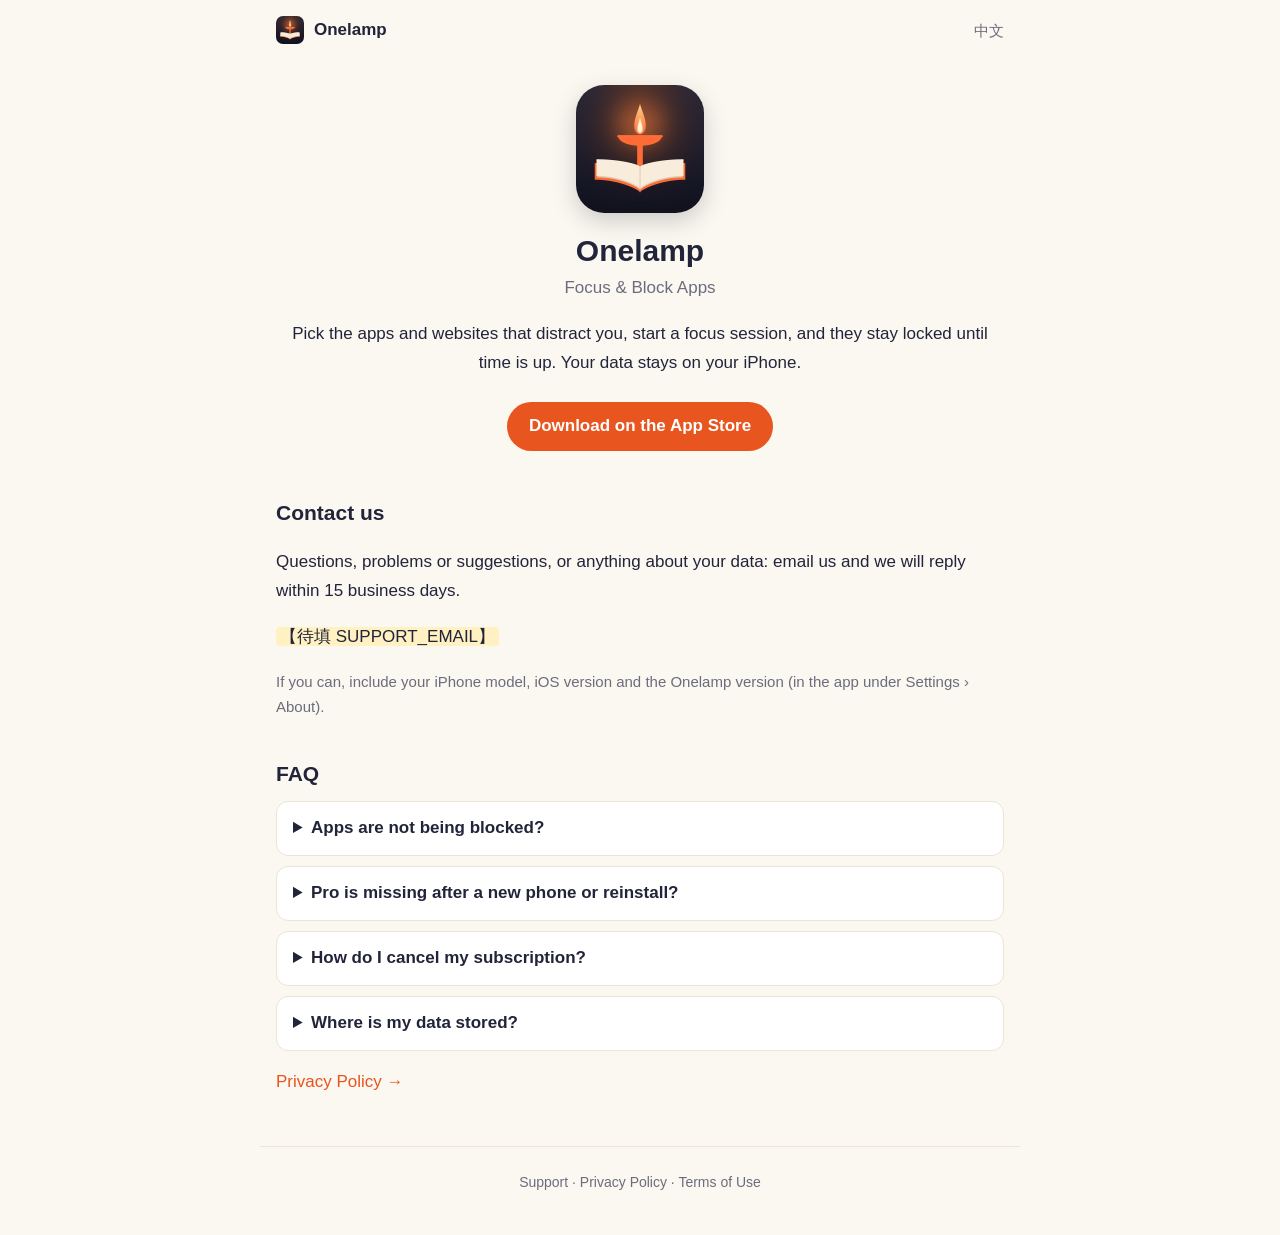
==== en/index.html @ 47f81dfd "Update site from 34ee7fc" ====
<!doctype html>
<html lang="en">
<head>
<meta charset="utf-8">
<meta name="viewport" content="width=device-width, initial-scale=1">
<title>Onelamp · Focus &amp; Block Apps</title>
<link rel="icon" href="../icon-192.png">
<link rel="apple-touch-icon" href="../icon-192.png">
<link rel="stylesheet" href="../style.css">

</head>
<body>
<header class="bar">
  <a class="brand" href="../en/"><img src="../icon-192.png" alt="" width="28" height="28">Onelamp</a>
  <a class="lang" href="../" data-lang="zh">中文</a>
</header>
<main>
<section class="hero">
  <img src="../icon-512.png" alt="" width="128" height="128">
  <h1>Onelamp</h1>
  <p class="tagline">Focus & Block Apps</p>
  <p>Pick the apps and websites that distract you, start a focus session, and they stay locked until time is up. Your data stays on your iPhone.</p>
  <a class="button" href="https://apps.apple.com/app/id6829219759">Download on the App Store</a>
</section>
<section>
  <h2>Contact us</h2>
  <p>Questions, problems or suggestions, or anything about your data: email us and we will reply within 15 business days.</p>
  <p><span class="todo">【待填 SUPPORT_EMAIL】</span></p>
  <p class="muted">If you can, include your iPhone model, iOS version and the Onelamp version (in the app under Settings › About).</p>
</section>
<section>
  <h2>FAQ</h2>
  <details><summary>Apps are not being blocked?</summary><p>Open Onelamp and finish the Screen Time authorization in Settings. If you ever turned off Onelamp&#x27;s access under iPhone Settings › Screen Time, authorize it again. The permission is only used to block what you choose.</p></details>
<details><summary>Pro is missing after a new phone or reinstall?</summary><p>In Onelamp, go to Settings and tap Restore Purchases, signed in with the Apple Account you bought it with.</p></details>
<details><summary>How do I cancel my subscription?</summary><p>Subscriptions are managed by Apple: open iPhone Settings, tap your name at the top, then Subscriptions, choose Onelamp and cancel. Pro stays active until the end of the current period.</p></details>
<details><summary>Where is my data stored?</summary><p>Your rules, focus history and settings are stored only on this iPhone. We run no servers and cannot see them. Export or erase them in the app under Settings › Data. See the Privacy Policy.</p></details>
</section>
<section>
  <p><a href="../en/privacy/">Privacy Policy →</a></p>
</section>
</main>
<footer>
  <a href="../en/">Support</a> · <a href="../en/privacy/">Privacy Policy</a> · <a href="https://www.apple.com/legal/internet-services/itunes/dev/stdeula/">Terms of Use</a>
</footer>
<script>
document.querySelectorAll("[data-lang]").forEach(function (a) {
  a.addEventListener("click", function () { try { localStorage.setItem("lang", a.dataset.lang); } catch (e) {} });
});
</script>
</body>
</html>
---- style.css ----
:root {
  --bg: #fbf7f1; --text: #22253a; --muted: #6b6d7c; --card: #ffffff; --line: #ece4d8;
  --accent: #e8551f; --accent-text: #ffffff; --todo: #fff1c2;
  color-scheme: light dark;
}
@media (prefers-color-scheme: dark) {
  :root { --bg: #14151f; --text: #f3ebe0; --muted: #a3a2ad; --card: #1d1f2d; --line: #2c2e40;
          --accent: #ff7a45; --accent-text: #14151f; --todo: #5a4a12; }
}
* { box-sizing: border-box; }
html { -webkit-text-size-adjust: 100%; }
body { margin: 0; background: var(--bg); color: var(--text);
  font: 17px/1.7 -apple-system, BlinkMacSystemFont, "PingFang SC", "Hiragino Sans GB", "Microsoft YaHei", "Segoe UI", sans-serif; }
a { color: var(--accent); text-decoration: none; }
a:hover { text-decoration: underline; }
.bar { max-width: 760px; margin: 0 auto; padding: 16px; display: flex; align-items: center; justify-content: space-between; }
.brand { display: flex; align-items: center; gap: 10px; color: var(--text); font-weight: 600; }
.brand img { border-radius: 7px; }
.lang { font-size: 15px; color: var(--muted); }
main { max-width: 760px; margin: 0 auto; padding: 0 16px 32px; }
h1 { font-size: 30px; line-height: 1.3; margin: 8px 0 4px; }
h2 { font-size: 21px; margin: 36px 0 8px; }
.hero { text-align: center; padding: 24px 0 8px; }
.hero img { border-radius: 28px; box-shadow: 0 8px 24px rgba(0,0,0,.18); }
.tagline { color: var(--muted); margin: 0 0 12px; }
.button { display: inline-block; margin-top: 8px; padding: 10px 22px; border-radius: 999px;
  background: var(--accent); color: var(--accent-text); font-weight: 600; }
.button:hover { text-decoration: none; opacity: .9; }
.mail { font-size: 19px; font-weight: 600; word-break: break-all; }
.muted, .updated { color: var(--muted); font-size: 15px; }
details { background: var(--card); border: 1px solid var(--line); border-radius: 12px; padding: 12px 16px; margin: 10px 0; }
summary { cursor: pointer; font-weight: 600; }
details p { margin: 8px 0 0; }
article ul { padding-left: 1.3em; }
article li { margin: 6px 0; }
.todo, article .todo { background: var(--todo); padding: 0 4px; border-radius: 4px; }
footer { max-width: 760px; margin: 0 auto; padding: 24px 16px 40px; border-top: 1px solid var(--line);
  color: var(--muted); font-size: 14px; text-align: center; }
footer a { color: var(--muted); }
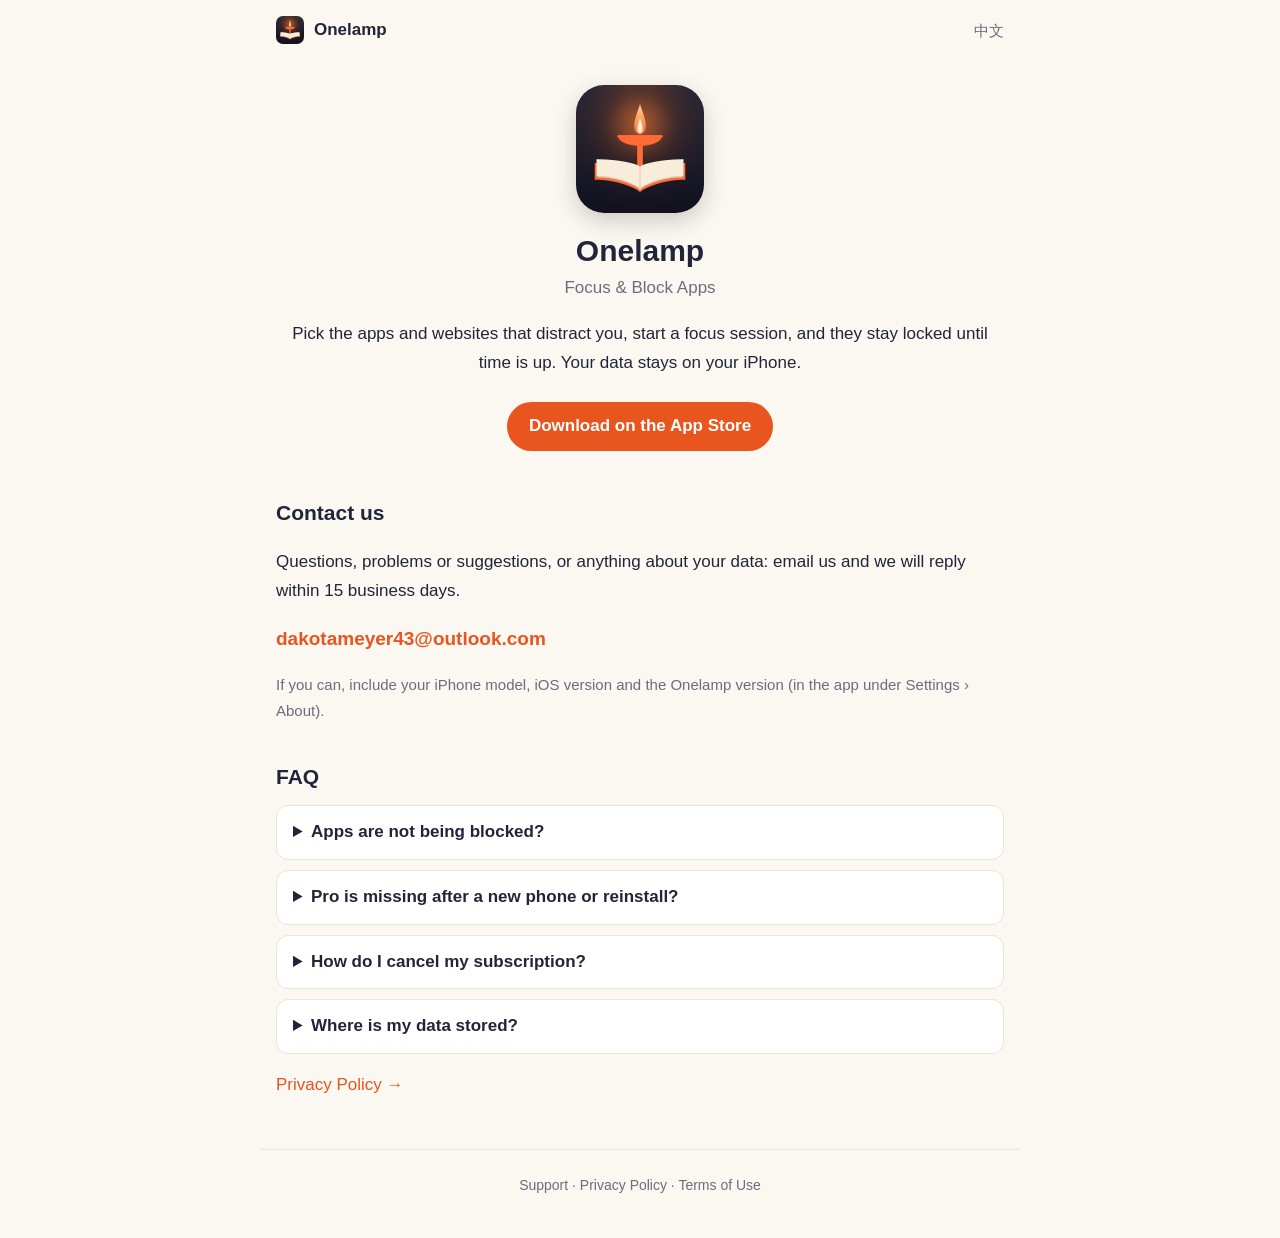
==== commit 26051319: "Update site from da61d07" ====
--- a/en/index.html
+++ b/en/index.html
@@ -25,7 +25,7 @@
 <section>
   <h2>Contact us</h2>
   <p>Questions, problems or suggestions, or anything about your data: email us and we will reply within 15 business days.</p>
-  <p><span class="todo">【待填 SUPPORT_EMAIL】</span></p>
+  <p><a class="mail" href="mailto:dakotameyer43@outlook.com">dakotameyer43@outlook.com</a></p>
   <p class="muted">If you can, include your iPhone model, iOS version and the Onelamp version (in the app under Settings › About).</p>
 </section>
 <section>
